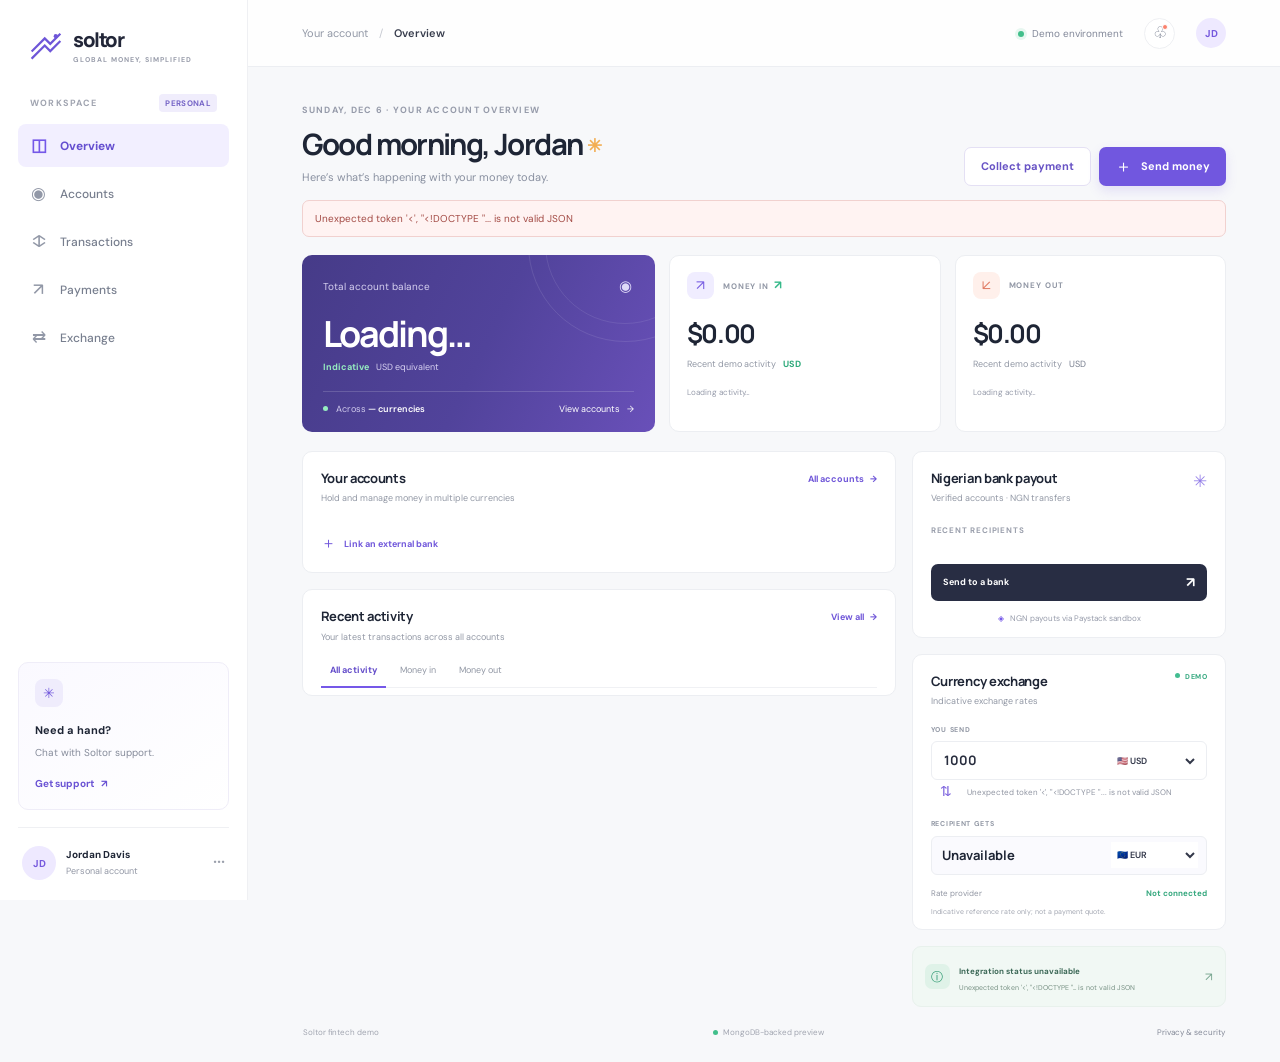
==== index.html @ 1157c7d8 "Build Soltor fintech dashboard and provider integrations Add the MongoDB-backed dashboard, sandbox p" ====
<!doctype html>
<html lang="en">
  <head>
    <meta charset="utf-8">
    <meta name="viewport" content="width=device-width, initial-scale=1">
    <meta name="theme-color" content="#f7f8fa">
    <meta name="description" content="Soltor is your global money account for international payments, multi-currency balances and transfers.">
    <title>Soltor — money without borders</title>
    <link rel="preconnect" href="https://fonts.googleapis.com">
    <link rel="preconnect" href="https://fonts.gstatic.com" crossorigin>
    <link href="https://fonts.googleapis.com/css2?family=DM+Sans:wght@400;500;600;700&family=Manrope:wght@400;500;600;700;800&display=swap" rel="stylesheet">
    <link rel="stylesheet" href="styles.css">
    <script src="script.js" defer></script>
  </head>
  <body>
    <div class="app-shell">
      <aside class="sidebar" id="sidebar">
        <a class="brand" href="#overview" aria-label="Soltor home">
          <span class="brand-mark" aria-hidden="true"><svg viewBox="0 0 40 40" fill="none"><path d="M4 25.5 18.5 11 25 17.5 36 6.5M4 34l14.5-14.5L25 26l11-11" stroke="currentColor" stroke-width="2.6" stroke-linecap="square"/><circle cx="31.5" cy="8.5" r="2.5" fill="currentColor"/></svg></span>
          <span class="brand-name">soltor<span>GLOBAL MONEY, SIMPLIFIED</span></span>
        </a>
        <div class="workspace-label">WORKSPACE <span>PERSONAL</span></div>
        <nav class="side-nav" aria-label="Main navigation">
          <a class="nav-item active" href="#overview"><span class="nav-icon">◫</span>Overview</a>
          <a class="nav-item" href="#accounts"><span class="nav-icon">◉</span>Accounts</a>
          <a class="nav-item" href="#transactions"><span class="nav-icon">↕</span>Transactions</a>
          <a class="nav-item" href="#payments"><span class="nav-icon">↗</span>Payments</a>
          <a class="nav-item" href="#exchange"><span class="nav-icon">⇄</span>Exchange</a>
        </nav>
        <div class="sidebar-bottom">
          <div class="help-card"><span class="help-icon">✳</span><strong>Need a hand?</strong><p>Chat with Soltor support.</p><button class="help-link" id="help-link" type="button">Get support <span aria-hidden="true">↗</span></button></div>
          <button class="profile-button" type="button" aria-label="Account menu">
            <span class="avatar">JD</span><span class="profile-copy"><strong>Jordan Davis</strong><small>Personal account</small></span><span class="profile-more">···</span>
          </button>
        </div>
      </aside>

      <main class="main-content" id="overview">
        <header class="topbar">
          <button class="mobile-menu" id="mobile-menu" type="button" aria-label="Open navigation" aria-expanded="false">☰</button>
          <div class="breadcrumb">Your account <span>/</span> <strong>Overview</strong></div>
          <div class="topbar-actions">
            <span class="secure-label"><span></span> Demo environment</span>
            <button class="icon-button notification-button" type="button" aria-label="Notifications">♧<i></i></button>
            <button class="avatar top-avatar" type="button" aria-label="Your profile">JD</button>
          </div>
        </header>

        <div class="page-wrap">
          <section class="welcome-row">
            <div><p class="date-label" id="today-label">YOUR MONEY, AT A GLANCE</p><h1>Good morning, Jordan <span class="wave" aria-hidden="true">✳</span></h1><p class="welcome-copy">Here’s what’s happening with your money today.</p></div>
            <div class="welcome-actions"><button class="button button-secondary" type="button" data-open-payment>Collect payment</button><button class="button button-primary" type="button" data-open-transfer><span>＋</span> Send money</button></div>
          </section>
          <p class="api-status" id="api-status" role="status">Connecting to your MongoDB-backed account…</p>

          <section class="summary-grid" aria-label="Account summary">
            <article class="balance-card">
              <div class="card-heading"><span>Total account balance</span><button class="visibility-button" id="toggle-balance" type="button" aria-label="Hide balance" aria-pressed="false">◉</button></div>
              <div class="balance-amount" id="main-balance">Loading…</div>
              <p class="balance-note"><span class="trend-up">Indicative</span> <span>USD equivalent</span></p>
              <div class="balance-bottom"><div class="balance-meta"><span class="meta-dot"></span> Across <strong id="account-currency-count">— currencies</strong></div><button class="text-button" type="button" data-scroll-accounts>View accounts <span>→</span></button></div>
              <div class="balance-orbit orbit-one"></div><div class="balance-orbit orbit-two"></div>
            </article>
            <article class="stat-card monthly-stat">
              <div class="stat-top"><span class="stat-icon violet">↗</span><span class="stat-caption">MONEY IN <span class="tiny-trend">↗</span></span></div>
              <p class="stat-amount" id="money-in-total">$0.00</p><p class="stat-foot">Recent demo activity <span class="stat-positive">USD</span></p>
              <p class="stat-records" id="money-in-count">Loading activity…</p>
            </article>
            <article class="stat-card outgoing-stat">
              <div class="stat-top"><span class="stat-icon coral">↙</span><span class="stat-caption">MONEY OUT</span></div>
              <p class="stat-amount" id="money-out-total">$0.00</p><p class="stat-foot">Recent demo activity <span class="stat-neutral">USD</span></p>
              <p class="stat-records" id="money-out-count">Loading activity…</p>
            </article>
          </section>

          <section class="content-grid">
            <div class="primary-column">
              <section class="panel accounts-panel" id="accounts">
                <div class="panel-heading"><div><h2>Your accounts</h2><p>Hold and manage money in multiple currencies</p></div><button class="quiet-button" type="button" id="all-accounts">All accounts <span>→</span></button></div>
                <div class="account-list" id="account-list" aria-live="polite"></div>
                <button class="add-account" type="button" id="add-account"><span>＋</span> Link an external bank</button>
                <div class="linked-banks" id="linked-banks" hidden>
                  <div class="linked-banks-heading">LINKED BANKS</div>
                  <div class="linked-bank-list" id="linked-bank-list" aria-live="polite"></div>
                </div>
              </section>

              <section class="panel transactions-panel" id="transactions">
                <div class="panel-heading transaction-heading"><div><h2>Recent activity</h2><p>Your latest transactions across all accounts</p></div><button class="quiet-button" id="all-transactions" type="button">View all <span>→</span></button></div>
                <div class="transaction-filters" role="group" aria-label="Filter transactions">
                  <button class="filter-button selected" type="button" data-filter="all">All activity</button><button class="filter-button" type="button" data-filter="income">Money in</button><button class="filter-button" type="button" data-filter="expense">Money out</button>
                </div>
                <div class="transaction-list" id="transaction-list" aria-live="polite"></div>
                <p class="empty-state" id="empty-transactions" hidden>No transactions in this category yet.</p>
              </section>
            </div>

            <aside class="secondary-column">
              <section class="panel transfer-panel" id="payments">
                <div class="panel-heading"><div><h2>Nigerian bank payout</h2><p>Verified accounts · NGN transfers</p></div><span class="panel-spark">✳</span></div>
                <div class="recipient-label">RECENT RECIPIENTS</div>
                <div class="recipients" id="recipients-list"></div>
                <button class="button button-dark transfer-cta" type="button" data-open-transfer>Send to a bank <span>↗</span></button>
                <div class="transfer-footnote"><span>◈</span> NGN payouts via Paystack sandbox</div>
              </section>

              <section class="panel exchange-panel" id="exchange">
                <div class="panel-heading"><div><h2>Currency exchange</h2><p>Indicative exchange rates</p></div><span class="rate-live"><i></i> DEMO</span></div>
                <label class="exchange-label" for="exchange-amount">YOU SEND</label>
                <div class="exchange-input"><input id="exchange-amount" type="number" min="0" step="any" value="1000" inputmode="decimal" aria-label="Amount to exchange"><select id="from-currency" aria-label="Currency to exchange from"><option value="USD">🇺🇸 USD</option><option value="EUR">🇪🇺 EUR</option><option value="GBP">🇬🇧 GBP</option><option value="NGN">🇳🇬 NGN</option></select></div>
                <div class="exchange-rate"><span class="exchange-arrows">⇅</span><span id="rate-copy">1 USD = 0.92 EUR</span></div>
                <label class="exchange-label" for="to-currency">RECIPIENT GETS</label>
                <div class="exchange-input exchange-output"><output id="exchange-result" for="exchange-amount">Loading quote…</output><select id="to-currency" aria-label="Currency to exchange to"><option value="EUR">🇪🇺 EUR</option><option value="USD">🇺🇸 USD</option><option value="GBP">🇬🇧 GBP</option><option value="NGN">🇳🇬 NGN</option></select></div>
                <div class="exchange-bottom"><span>Rate provider</span><strong id="fx-updated">Fetching daily rate…</strong></div>
                <p class="demo-note" id="fx-note">Indicative reference rate only; not a payment quote.</p>
              </section>

              <section class="security-note"><span class="security-shield">ⓘ</span><div><strong id="integration-heading">Sandbox integrations</strong><p id="integration-copy">Checking payment and data providers…</p></div><span class="security-arrow">↗</span></section>
            </aside>
          </section>
          <footer class="page-footer"><span>Soltor fintech demo</span><span><span class="footer-status"></span> MongoDB-backed preview</span><a href="#overview">Privacy &amp; security</a></footer>
        </div>
      </main>
    </div>

    <dialog class="transfer-dialog" id="transfer-dialog" aria-labelledby="dialog-title">
      <form id="transfer-form" class="dialog-card">
      <div class="dialog-heading"><div><span class="dialog-kicker">PAYSTACK SANDBOX · NGN</span><h2 id="dialog-title">Send money</h2></div><button class="dialog-close" id="close-dialog" type="button" aria-label="Close">×</button></div>
      <p class="dialog-intro">Verify a Nigerian bank account and request a sandbox payout.</p>
      <label class="dialog-label">Recipient account name<input id="recipient-name" name="recipient" placeholder="Verify account to fill name" autocomplete="off" required></label>
      <label class="dialog-label">Bank<select class="dialog-select" id="transfer-bank" name="bank_code" required><option value="">Loading Paystack banks…</option></select></label>
      <label class="dialog-label">10-digit account number<input id="transfer-account" name="account_number" inputmode="numeric" pattern="[0-9]{10}" maxlength="10" placeholder="0123456789" required></label>
      <button class="quiet-button verify-account" id="verify-account" type="button">Verify account name</button>
      <label class="dialog-label">Amount<div class="dialog-amount"><span>₦</span><input name="amount" id="transfer-amount" type="number" min="100" max="100000000" step="0.01" placeholder="0.00" required><span class="amount-currency">NGN</span></div></label>
      <label class="dialog-label">Payment reason<input name="reason" placeholder="e.g. Invoice payment" maxlength="100"></label>
      <label class="dialog-label otp-label" id="otp-label" hidden>Paystack one-time code<input id="transfer-otp" name="otp" inputmode="numeric" autocomplete="one-time-code" placeholder="Enter transfer OTP"></label>
      <div class="dialog-demo-warning"><span>ⓘ</span> Test mode only. Payouts use your Paystack test balance.</div>
      <p class="dialog-status" id="dialog-status" role="status"></p>
      <button class="button button-primary dialog-submit" type="submit" id="transfer-submit">Continue <span>→</span></button>
      </form>
    </dialog>
    <dialog class="transfer-dialog" id="payment-dialog" aria-labelledby="payment-dialog-title">
      <form id="payment-form" class="dialog-card">
      <div class="dialog-heading"><div><span class="dialog-kicker">PAYSTACK CHECKOUT · NGN</span><h2 id="payment-dialog-title">Collect a payment</h2></div><button class="dialog-close" id="close-payment-dialog" type="button" aria-label="Close">×</button></div>
      <p class="dialog-intro">Create a secure Paystack checkout link for your customer.</p>
      <label class="dialog-label">Customer email<input name="email" type="email" autocomplete="email" placeholder="customer@example.com" required></label>
      <label class="dialog-label">Amount<div class="dialog-amount"><span>₦</span><input name="amount" type="number" min="100" max="100000000" step="0.01" placeholder="0.00" required><span class="amount-currency">NGN</span></div></label>
      <div class="dialog-demo-warning"><span>ⓘ</span> Test mode only. Paystack hosts the checkout; no live charge is made.</div>
      <p class="dialog-status" id="payment-status" role="status"></p>
      <button class="button button-primary dialog-submit" type="submit" id="payment-submit">Create checkout <span>↗</span></button>
      </form>
    </dialog>
    <dialog class="transfer-dialog" id="bank-link-dialog" aria-labelledby="bank-link-title">
      <form id="bank-link-form" class="dialog-card">
      <div class="dialog-heading"><div><span class="dialog-kicker">SECURE BANK CONNECTION</span><h2 id="bank-link-title">Link a bank account</h2></div><button class="dialog-close" id="close-bank-link-dialog" type="button" aria-label="Close">×</button></div>
      <p class="dialog-intro">Mono securely connects your Nigerian bank. Your bank credentials are entered only on Mono’s secure page.</p>
      <label class="dialog-label">Full name<input name="name" autocomplete="name" maxlength="100" required></label>
      <label class="dialog-label">Email address<input name="email" type="email" autocomplete="email" maxlength="254" required></label>
      <div class="dialog-demo-warning"><span>ⓘ</span> This demo will not import bank balances into the sample account balance.</div>
      <p class="dialog-status" id="bank-link-status" role="status"></p>
      <button class="button button-primary dialog-submit" type="submit" id="bank-link-submit">Continue to Mono <span>↗</span></button>
      </form>
    </dialog>
    <div class="toast" id="toast" role="status" aria-live="polite"></div>
  </body>
</html>
---- styles.css ----
:root {
  color-scheme: light;
  --ink: #1e2535;
  --muted: #8990a0;
  --line: #eceef2;
  --canvas: #f7f8fa;
  --white: #fff;
  --violet: #7558e8;
  --font-body: "DM Sans", "Segoe UI", sans-serif;
  --font-display: "Manrope", "Segoe UI", sans-serif;
}
* { box-sizing: border-box; }
html { min-width: 320px; scroll-behavior: smooth; scroll-padding-top: 24px; }
body { margin: 0; color: var(--ink); background: var(--canvas); font-family: var(--font-body); font-size: 14px; line-height: 1.5; -webkit-font-smoothing: antialiased; }
button, input, select { font: inherit; }
button { color: inherit; }
button:focus-visible, a:focus-visible, input:focus-visible, select:focus-visible { outline: 3px solid rgba(117,88,232,.35); outline-offset: 3px; }
a { color: inherit; text-decoration: none; }
.app-shell { min-height: 100vh; }
.sidebar { position: fixed; z-index: 10; inset: 0 auto 0 0; width: 248px; padding: 29px 18px 18px; display: flex; flex-direction: column; background: #fff; border-right: 1px solid #eff0f3; }
.brand { display: inline-flex; align-items: center; gap: 10px; padding: 0 11px 34px; color: #6e56d8; }
.brand-mark { width: 34px; height: 34px; display: inline-flex; }
.brand-mark svg { width: 100%; height: 100%; }
.brand-name { display: flex; flex-direction: column; color: #222638; font-family: var(--font-display); font-size: 20px; font-weight: 800; letter-spacing: -.07em; line-height: 1; }
.brand-name span { margin-top: 6px; color: #999dab; font-family: var(--font-body); font-size: 7px; font-weight: 700; letter-spacing: .14em; }
.workspace-label { padding: 0 12px 12px; color: #a0a4b0; font-size: 9px; font-weight: 700; letter-spacing: .13em; }
.workspace-label span { float: right; padding: 3px 6px; margin-top: -3px; border-radius: 4px; color: #7564c6; background: #f0edfc; font-size: 8px; letter-spacing: .04em; }
.side-nav { display: grid; gap: 5px; }
.nav-item { min-height: 43px; padding: 0 12px; display: flex; align-items: center; gap: 13px; border-radius: 8px; color: #777e8e; font-size: 12px; font-weight: 500; transition: color .18s ease, background .18s ease; }
.nav-item:hover, .nav-item.active { color: #654fd0; background: #f2efff; }
.nav-item.active { font-weight: 700; }
.nav-icon { width: 17px; color: #9298a7; font-size: 17px; text-align: center; line-height: 1; }
.nav-item.active .nav-icon { color: #7558e8; }
.sidebar-bottom { margin-top: auto; }
.help-card { padding: 16px; border: 1px solid #efedf8; border-radius: 10px; background: linear-gradient(145deg,#faf9ff,#fff); }
.help-icon { display: grid; width: 28px; height: 28px; margin-bottom: 12px; place-items: center; border-radius: 8px; color: #7359dc; background: #efecfc; }
.help-card strong { font-size: 11px; font-weight: 700; }
.help-card p { margin: 5px 0 11px; color: #858b9a; font-size: 10px; line-height: 1.6; }
.help-card .help-link { padding: 0; border: 0; color: #6a53d4; background: transparent; font-size: 10px; font-weight: 700; cursor: pointer; }
.help-card .help-link span { margin-left: 5px; }
.profile-button { width: 100%; padding: 18px 4px 2px; margin-top: 17px; display: flex; align-items: center; gap: 10px; border: 0; border-top: 1px solid #eff0f3; background: transparent; text-align: left; cursor: pointer; }
.avatar { flex: 0 0 auto; width: 34px; height: 34px; display: grid; place-items: center; border: 0; border-radius: 50%; color: #7558dd; background: #eee9ff; font-size: 10px; font-weight: 700; }
.profile-copy { display: grid; gap: 3px; }
.profile-copy strong { font-size: 10px; }
.profile-copy small { color: #9297a5; font-size: 9px; }
.profile-more { margin-left: auto; color: #9ba0ac; font-size: 21px; }
.main-content { min-height: 100vh; margin-left: 248px; }
.topbar { height: 67px; padding: 0 5.2%; display: flex; align-items: center; justify-content: space-between; border-bottom: 1px solid #eceef2; background: rgba(255,255,255,.84); }
.breadcrumb { color: #9298a6; font-size: 11px; }
.breadcrumb span { margin: 0 8px; color: #c5c8d0; }
.breadcrumb strong { color: #383d4d; font-weight: 600; }
.topbar-actions { display: flex; align-items: center; gap: 21px; }
.secure-label { color: #818798; font-size: 10px; }
.secure-label span, .footer-status { display: inline-block; width: 6px; height: 6px; margin-right: 5px; border-radius: 50%; background: #42bf8b; box-shadow: 0 0 0 3px #e7f7f0; }
.icon-button { position: relative; width: 31px; height: 31px; border: 1px solid #eff0f3; border-radius: 50%; background: #fff; color: #767d8e; font-size: 16px; cursor: pointer; }
.notification-button i { position: absolute; top: 5px; right: 6px; width: 6px; height: 6px; border: 1px solid white; border-radius: 50%; background: #fa816c; }
.top-avatar { width: 30px; height: 30px; cursor: pointer; }
.mobile-menu { display: none; border: 0; background: transparent; }
.page-wrap { max-width: 1440px; padding: 37px 5.2% 24px; margin: 0 auto; }
.welcome-row { margin-bottom: 26px; display: flex; align-items: flex-end; justify-content: space-between; gap: 20px; }
.welcome-actions { display: flex; align-items: center; gap: 8px; }
.date-label { margin: 0 0 8px; color: #969baa; font-size: 9px; font-weight: 700; letter-spacing: .14em; }
h1, h2, p { margin-top: 0; }
.welcome-row h1 { margin: 0; font-family: var(--font-display); font-size: clamp(23px, 2.3vw, 31px); font-weight: 700; letter-spacing: -.055em; line-height: 1.25; }
.wave { display: inline-block; color: #f2ae54; font-size: 18px; vertical-align: 3px; }
.welcome-copy { margin: 7px 0 0; color: #8990a0; font-size: 11px; }
.api-status { padding: 10px 12px; margin: -12px 0 18px; border: 1px solid #f1dfb5; border-radius: 7px; color: #79622e; background: #fff9eb; font-size: 10px; }
.api-status.error { border-color: #f1d1cf; color: #a34b45; background: #fff3f2; }
.api-status[hidden] { display: none; }
.button { min-height: 39px; padding: 0 16px; display: inline-flex; justify-content: center; align-items: center; gap: 9px; border: 0; border-radius: 7px; font-size: 11px; font-weight: 700; cursor: pointer; transition: transform .18s ease, background .18s ease; }
.button:hover { transform: translateY(-1px); }
.button-primary { color: #fff; background: #7157df; box-shadow: 0 5px 12px rgba(113,87,223,.15); }
.button-primary:hover { background: #6046d0; }
.button-secondary { border: 1px solid #e4e0f4; color: #6853c5; background: #fff; }
.button-secondary:hover { background: #f8f6ff; }
.button-primary > span { font-size: 17px; font-weight: 400; }
.summary-grid { display: grid; grid-template-columns: 1.3fr 1fr 1fr; gap: 14px; margin-bottom: 19px; }
.balance-card, .stat-card, .panel { border: 1px solid #eceef2; border-radius: 10px; background: #fff; }
.balance-card { position: relative; min-height: 177px; padding: 18px 21px 14px; overflow: hidden; color: #fff; background: linear-gradient(116deg,#463b88 0%,#51439b 52%,#6950b9 100%); border: 0; }
.card-heading { position: relative; z-index: 1; display: flex; align-items: center; justify-content: space-between; color: #d7d2f0; font-size: 10px; }
.visibility-button { border: 0; padding: 2px; color: #ded9f8; background: transparent; font-size: 15px; cursor: pointer; }
.balance-amount { position: relative; z-index: 1; margin: 15px 0 0; font-family: var(--font-display); font-size: clamp(27px,3vw,36px); font-weight: 700; letter-spacing: -.06em; line-height: 1.1; }
.balance-amount span, .stat-amount span { font-size: .65em; opacity: .72; }
.balance-note { position: relative; z-index: 1; margin: 7px 0 17px; color: #d8d2f2; font-size: 9px; }
.trend-up { margin-right: 5px; color: #96edc0; font-weight: 700; }
.balance-bottom { position: relative; z-index: 1; padding-top: 11px; display: flex; align-items: center; justify-content: space-between; border-top: 1px solid rgba(255,255,255,.16); }
.balance-meta { color: #d1cbed; font-size: 9px; }
.balance-meta strong { color: white; font-weight: 600; }
.meta-dot { display: inline-block; width: 5px; height: 5px; margin: 0 6px 1px 0; border-radius: 50%; background: #96edc0; }
.text-button { border: 0; padding: 0; color: #fff; background: transparent; font-size: 9px; cursor: pointer; }
.text-button span { padding-left: 5px; }
.balance-orbit { position: absolute; z-index: 0; width: 195px; height: 195px; right: -68px; top: -108px; border: 1px solid rgba(255,255,255,.1); border-radius: 50%; }
.orbit-two { width: 160px; height: 160px; top: -91px; right: -50px; border-color: rgba(255,255,255,.09); }
.stat-card { min-width: 0; min-height: 177px; padding: 16px 17px 12px; }
.stat-top { display: flex; align-items: center; gap: 9px; }
.stat-icon { width: 27px; height: 27px; display: grid; place-items: center; border-radius: 8px; font-size: 14px; }
.violet { color: #765be2; background: #f0edff; }
.coral { color: #e17e67; background: #fff0eb; }
.stat-caption { color: #9197a5; font-size: 8px; font-weight: 700; letter-spacing: .11em; }
.tiny-trend { margin-left: 2px; color: #37b98a; font-size: 12px; }
.stat-amount { margin: 16px 0 5px; font-family: var(--font-display); font-size: clamp(20px,2vw,26px); font-weight: 700; letter-spacing: -.055em; white-space: nowrap; }
.stat-foot { margin: 0; color: #9298a5; font-size: 9px; }
.stat-records { margin: 14px 0 0; color: #969baa; font-size: 8px; }
.stat-positive { margin-left: 5px; color: #2eaa7b; font-weight: 700; }
.stat-neutral { margin-left: 5px; color: #777e8e; }
.content-grid { display: grid; grid-template-columns: minmax(0,1.7fr) minmax(265px,.9fr); gap: 16px; align-items: start; }
.primary-column, .secondary-column { display: grid; gap: 16px; min-width: 0; }
.panel { padding: 17px 18px; }
.panel-heading { display: flex; align-items: flex-start; justify-content: space-between; gap: 12px; }
.panel-heading h2 { margin: 0; font-family: var(--font-display); font-size: 13px; font-weight: 700; letter-spacing: -.025em; }
.panel-heading p { margin: 4px 0 0; color: #9298a5; font-size: 9px; }
.quiet-button { border: 0; padding: 4px 0; color: #6f56d8; background: transparent; font-size: 9px; font-weight: 700; cursor: pointer; }
.quiet-button span { padding-left: 4px; }
.account-list { margin-top: 14px; }
.account-row { min-height: 58px; display: flex; align-items: center; gap: 10px; border-bottom: 1px solid #f0f1f4; }
.currency-flag { width: 29px; height: 29px; flex: 0 0 auto; display: grid; place-items: center; border-radius: 50%; font-size: 8px; font-weight: 700; }
.flag-us { color: #506baf; background: #eff2ff; }.flag-eu { color: #a78317; background: #fff8dc; }.flag-gb { color: #7257ca; background: #f1edff; }
.account-info { min-width: 0; display: grid; gap: 3px; }
.account-info strong { font-size: 10px; font-weight: 600; white-space: nowrap; }
.currency-code { margin-left: 4px; padding: 2px 4px; border-radius: 3px; color: #9298a5; background: #f3f4f6; font-size: 7px; font-weight: 600; }
.account-info small, .account-value small { color: #9da2ae; font-size: 8px; }
.account-value { margin-left: auto; display: grid; gap: 3px; text-align: right; }
.account-value strong { font-size: 10px; font-weight: 700; }
.account-value strong span { color: #777e8d; font-size: 8px; }
.row-menu { width: 22px; margin-left: 4px; border: 0; background: transparent; color: #a3a7b1; font-size: 17px; cursor: pointer; }
.add-account { width: 100%; padding: 12px 0 1px; border: 0; color: #7158db; background: transparent; font-size: 9px; font-weight: 700; text-align: left; cursor: pointer; }
.add-account span { margin-right: 6px; font-size: 15px; font-weight: 400; vertical-align: -1px; }
.linked-banks { padding-top: 15px; }
.linked-banks[hidden] { display: none; }
.linked-banks-heading { margin-bottom: 3px; color: #9a9fac; font-size: 8px; font-weight: 700; letter-spacing: .1em; }
.linked-bank-list .account-row:last-child { border-bottom: 0; }
.linked-bank-list .currency-flag { color: #5d6e9e; background: #edf1fb; }
.linked-bank-status { color: #6f56d8 !important; text-transform: capitalize; }
.transactions-panel { padding-bottom: 6px; }
.transaction-filters { margin: 13px 0 1px; display: flex; gap: 5px; border-bottom: 1px solid #f0f1f4; }
.filter-button { padding: 7px 9px 8px; margin-bottom: -1px; border: 0; border-bottom: 2px solid transparent; color: #9298a5; background: transparent; font-size: 9px; cursor: pointer; }
.filter-button.selected { border-bottom-color: #7558e8; color: #644dca; font-weight: 700; }
.transaction-row { min-height: 55px; display: flex; align-items: center; gap: 9px; border-bottom: 1px solid #f0f1f4; }
.transaction-row[hidden] { display: none; }
.transaction-icon { width: 29px; height: 29px; flex: 0 0 auto; display: grid; place-items: center; border-radius: 9px; font-size: 11px; font-weight: 700; }
.icon-shop { color: #7158da; background: #f1edff; }.icon-transfer { color: #d98362; background: #fff1e9; }.icon-coffee { background: #f7f0e6; }
.transaction-copy { min-width: 0; display: grid; gap: 3px; }
.transaction-copy strong { overflow: hidden; font-size: 9px; font-weight: 600; text-overflow: ellipsis; white-space: nowrap; }
.transaction-copy small { color: #9a9fac; font-size: 8px; white-space: nowrap; }
.transaction-copy small span { margin: 0 3px; }
.transaction-amount { margin-left: auto; display: grid; gap: 3px; font-size: 9px; font-weight: 700; text-align: right; white-space: nowrap; }
.transaction-amount small { color: #9a9fac; font-size: 8px; font-weight: 400; }
.transaction-amount.positive { color: #299f75; }
.empty-state { padding: 18px 0; margin: 0; color: #9298a5; font-size: 10px; text-align: center; }
.transfer-panel { padding-bottom: 13px; }
.panel-spark { color: #947ee8; font-size: 17px; }
.recipient-label { margin-top: 18px; color: #9a9fac; font-size: 8px; font-weight: 700; letter-spacing: .1em; }
.recipients { margin: 12px 0 16px; display: flex; justify-content: space-between; gap: 5px; }
.recipient { min-width: 39px; padding: 0; display: grid; justify-items: center; gap: 5px; border: 0; background: transparent; color: #7e8492; font-size: 8px; cursor: pointer; }
.recipient-avatar { width: 35px; height: 35px; display: grid; place-items: center; border-radius: 50%; font-size: 9px; font-weight: 700; }
.recipient-blue { color: #5168b3; background: #e9eeff; }.recipient-peach { color: #b86950; background: #ffede4; }.recipient-green { color: #41836b; background: #e7f4ee; }.recipient-add { color: #7558e8; background: #f0edfc; font-size: 18px; font-weight: 400; }
.button-dark { color: #fff; background: #282d43; }
.button-dark:hover { background: #393e58; }
.transfer-cta { width: 100%; min-height: 37px; justify-content: space-between; padding: 0 12px; font-size: 9px; }
.transfer-cta span { font-size: 14px; }
.transfer-footnote { padding-top: 11px; color: #969baa; font-size: 8px; text-align: center; }
.transfer-footnote span { margin-right: 4px; color: #7558e8; }
.exchange-panel { padding-bottom: 12px; }
.rate-live { color: #35a87f; font-size: 7px; font-weight: 700; letter-spacing: .08em; }
.rate-live i { display: inline-block; width: 5px; height: 5px; margin-right: 3px; border-radius: 50%; background: #43bd91; vertical-align: 1px; }
.exchange-label { display: block; margin: 16px 0 6px; color: #9298a5; font-size: 7px; font-weight: 700; letter-spacing: .1em; }
.exchange-input { min-height: 39px; padding: 0 8px 0 10px; display: flex; align-items: center; gap: 5px; border: 1px solid #eceef2; border-radius: 6px; }
.exchange-input input { width: 40%; min-width: 0; border: 0; outline: 0; color: #282d3e; background: transparent; font-family: var(--font-display); font-size: 13px; font-weight: 700; }
.exchange-input select { min-width: 87px; padding: 6px 2px; margin-left: auto; border: 0; outline: 0; color: #33384a; background: #fff; font-size: 9px; font-weight: 600; cursor: pointer; }
.exchange-rate { position: relative; height: 23px; display: flex; align-items: center; justify-content: center; color: #9095a2; font-size: 8px; }
.exchange-arrows { position: absolute; left: 9px; color: #765bdc; font-size: 14px; }
.exchange-output { background: #fafafe; }
.exchange-output output { font-family: var(--font-display); font-size: 13px; font-weight: 700; }
.exchange-bottom { margin-top: 12px; display: flex; justify-content: space-between; color: #9095a2; font-size: 8px; }
.exchange-bottom strong { color: #34a77d; font-size: 8px; }
.exchange-cta { width: 100%; padding: 11px 0 0; margin-top: 10px; display: flex; justify-content: space-between; border: 0; border-top: 1px solid #f0f1f4; color: #6b53d4; background: transparent; font-size: 9px; font-weight: 700; cursor: pointer; }
.exchange-cta span { font-size: 13px; }
.demo-note { margin: 8px 0 0; color: #a2a6b1; font-size: 7px; }
.security-note { padding: 12px; display: flex; align-items: center; gap: 9px; border: 1px solid #e8f1ec; border-radius: 9px; background: #f1f8f4; }
.security-shield { width: 25px; height: 25px; flex: 0 0 auto; display: grid; place-items: center; border-radius: 7px; color: #25956b; background: #dff2e8; font-size: 12px; }
.security-note strong { color: #3c6857; font-size: 8px; }
.security-note p { margin: 3px 0 0; color: #789184; font-size: 7px; }
.security-arrow { margin-left: auto; color: #77a58f; font-size: 12px; }
.page-footer { padding: 19px 1px 0; display: flex; align-items: center; justify-content: space-between; color: #a0a4af; font-size: 8px; }
.page-footer a { color: #838897; }
.footer-status { width: 5px; height: 5px; margin-right: 3px; box-shadow: none; }
.transfer-dialog { width: min(440px, calc(100% - 32px)); max-width: none; max-height: calc(100vh - 32px); overflow-y: auto; padding: 0; border: 0; border-radius: 13px; color: var(--ink); background: transparent; box-shadow: 0 25px 90px rgba(24,26,45,.24); }
.transfer-dialog::backdrop { background: rgba(28,31,48,.48); backdrop-filter: blur(3px); }
.dialog-card { padding: 25px; border-radius: 13px; background: #fff; }
.dialog-heading { display: flex; justify-content: space-between; align-items: flex-start; }
.dialog-kicker { color: #8f84cb; font-size: 8px; font-weight: 700; letter-spacing: .14em; }
.dialog-heading h2 { margin: 5px 0 0; font-family: var(--font-display); font-size: 24px; letter-spacing: -.04em; }
.dialog-close { width: 28px; height: 28px; border: 0; border-radius: 50%; color: #858b9a; background: #f4f4f7; font-size: 19px; cursor: pointer; }
.dialog-intro { margin: 8px 0 20px; color: #858b9a; font-size: 11px; }
.dialog-label { display: block; margin-bottom: 15px; color: #555b6c; font-size: 9px; font-weight: 700; }
.dialog-label > input, .dialog-amount { width: 100%; height: 41px; padding: 0 11px; margin-top: 6px; border: 1px solid #e7e8ee; border-radius: 6px; color: #292e40; background: white; font-size: 11px; font-weight: 400; }
.dialog-label > input[readonly] { color: #338265; background: #f3faf7; }
.dialog-select { width: 100%; height: 41px; padding: 0 10px; margin-top: 6px; border: 1px solid #e7e8ee; border-radius: 6px; color: #292e40; background: #fff; font-size: 11px; }
.amount-currency { color: #777d8b; font-size: 10px; font-weight: 600; }
.verify-account { margin: -8px 0 15px; }
.otp-label[hidden] { display: none; }
.dialog-label > input::placeholder { color: #b0b3bd; }
.dialog-amount { display: flex; align-items: center; gap: 6px; }
.dialog-amount > span { color: #777d8b; }
.dialog-amount input { width: 100%; min-width: 0; border: 0; outline: 0; font-size: 12px; font-weight: 600; }
.dialog-amount select { border: 0; color: #555b6c; background: transparent; font-size: 10px; font-weight: 700; }
.optional-label { float: right; color: #a4a7b1; font-size: 7px; letter-spacing: .1em; }
.dialog-demo-warning { padding: 10px; border-radius: 6px; color: #76602e; background: #fff8e8; font-size: 9px; }
.dialog-demo-warning span { margin-right: 5px; }
.dialog-status { min-height: 14px; margin: 8px 0 0; color: #299f75; font-size: 9px; }
.dialog-submit { width: 100%; justify-content: space-between; margin-top: 3px; }
.dialog-submit:disabled { cursor: wait; opacity: .65; }
.dialog-status.error { color: #b44c46; }
.toast { position: fixed; z-index: 20; right: 25px; bottom: 25px; padding: 11px 15px; border-radius: 8px; color: #fff; background: #282d43; box-shadow: 0 7px 25px rgba(30,37,53,.2); font-size: 10px; opacity: 0; transform: translateY(8px); pointer-events: none; transition: opacity .2s ease, transform .2s ease; }
.toast.visible { opacity: 1; transform: translateY(0); }
@media (min-width: 1500px) { .page-wrap { padding-right: 64px; padding-left: 64px; } }
@media (max-width: 1100px) {
  .sidebar { width: 215px; }
  .main-content { margin-left: 215px; }
  .page-wrap { padding-right: 3%; padding-left: 3%; }
  .topbar { padding-right: 3%; padding-left: 3%; }
  .summary-grid { grid-template-columns: 1.2fr 1fr; }
  .outgoing-stat { grid-column: 1 / -1; min-height: 144px; }
  .outgoing-legend { max-width: 280px; }
  .content-grid { grid-template-columns: minmax(0,1.3fr) minmax(240px,.8fr); }
}
@media (max-width: 760px) {
  .sidebar { z-index: 30; width: 255px; box-shadow: 10px 0 35px rgba(30,37,53,.08); transform: translateX(-105%); transition: transform .22s ease; }
  .sidebar.open { transform: translateX(0); }
  .main-content { margin-left: 0; }
  .topbar { height: 57px; padding: 0 18px; }
  .mobile-menu { width: 28px; height: 28px; display: grid; place-items: center; color: #686e7e; font-size: 16px; cursor: pointer; }
  .breadcrumb { margin-right: auto; margin-left: 9px; }
  .topbar-actions { gap: 12px; }
  .secure-label { display: none; }
  .page-wrap { padding: 27px 18px 20px; }
  .welcome-row { align-items: flex-start; flex-direction: column; gap: 15px; }
  .welcome-actions { width: 100%; flex-wrap: wrap; }
  .welcome-row h1 { font-size: 25px; }
  .welcome-row .button { min-height: 37px; }
  .summary-grid { grid-template-columns: 1fr 1fr; gap: 10px; }
  .balance-card { grid-column: 1 / -1; min-height: 168px; }
  .stat-card { min-height: 156px; padding: 14px 12px 10px; }
  .stat-amount { font-size: clamp(18px,5vw,24px); }
  .stat-neutral { display: block; margin: 3px 0 0; }
  .outgoing-stat { grid-column: auto; }
  .content-grid { grid-template-columns: 1fr; gap: 12px; }
  .primary-column, .secondary-column { gap: 12px; }
  .secondary-column { grid-template-columns: 1fr 1fr; align-items: start; }
  .transfer-panel, .exchange-panel { min-height: 240px; }
  .security-note { grid-column: 1 / -1; }
  .page-footer { flex-wrap: wrap; gap: 8px 14px; }
}
@media (max-width: 480px) {
  .topbar { padding: 0 13px; }
  .page-wrap { padding-right: 13px; padding-left: 13px; }
  .breadcrumb { font-size: 10px; }
  .notification-button { width: 28px; height: 28px; }
  .welcome-row h1 { font-size: 23px; }
  .stat-card { padding-right: 9px; padding-left: 9px; }
  .stat-caption { font-size: 7px; }
  .stat-amount { font-size: 19px; }
  .account-row { gap: 7px; }
  .account-value strong { font-size: 9px; }
  .account-value small { font-size: 7px; }
  .row-menu { width: 15px; margin-left: 0; }
  .panel { padding-right: 13px; padding-left: 13px; }
  .secondary-column { grid-template-columns: 1fr; }
  .transfer-panel, .exchange-panel { min-height: auto; }
  .security-note { grid-column: auto; }
  .transaction-copy small { font-size: 7px; }
  .transaction-amount { font-size: 8px; }
  .page-footer { font-size: 7px; }
}
@media (prefers-reduced-motion: reduce) {
  *, *::before, *::after { scroll-behavior: auto !important; transition-duration: .01ms !important; animation-duration: .01ms !important; animation-iteration-count: 1 !important; }
}
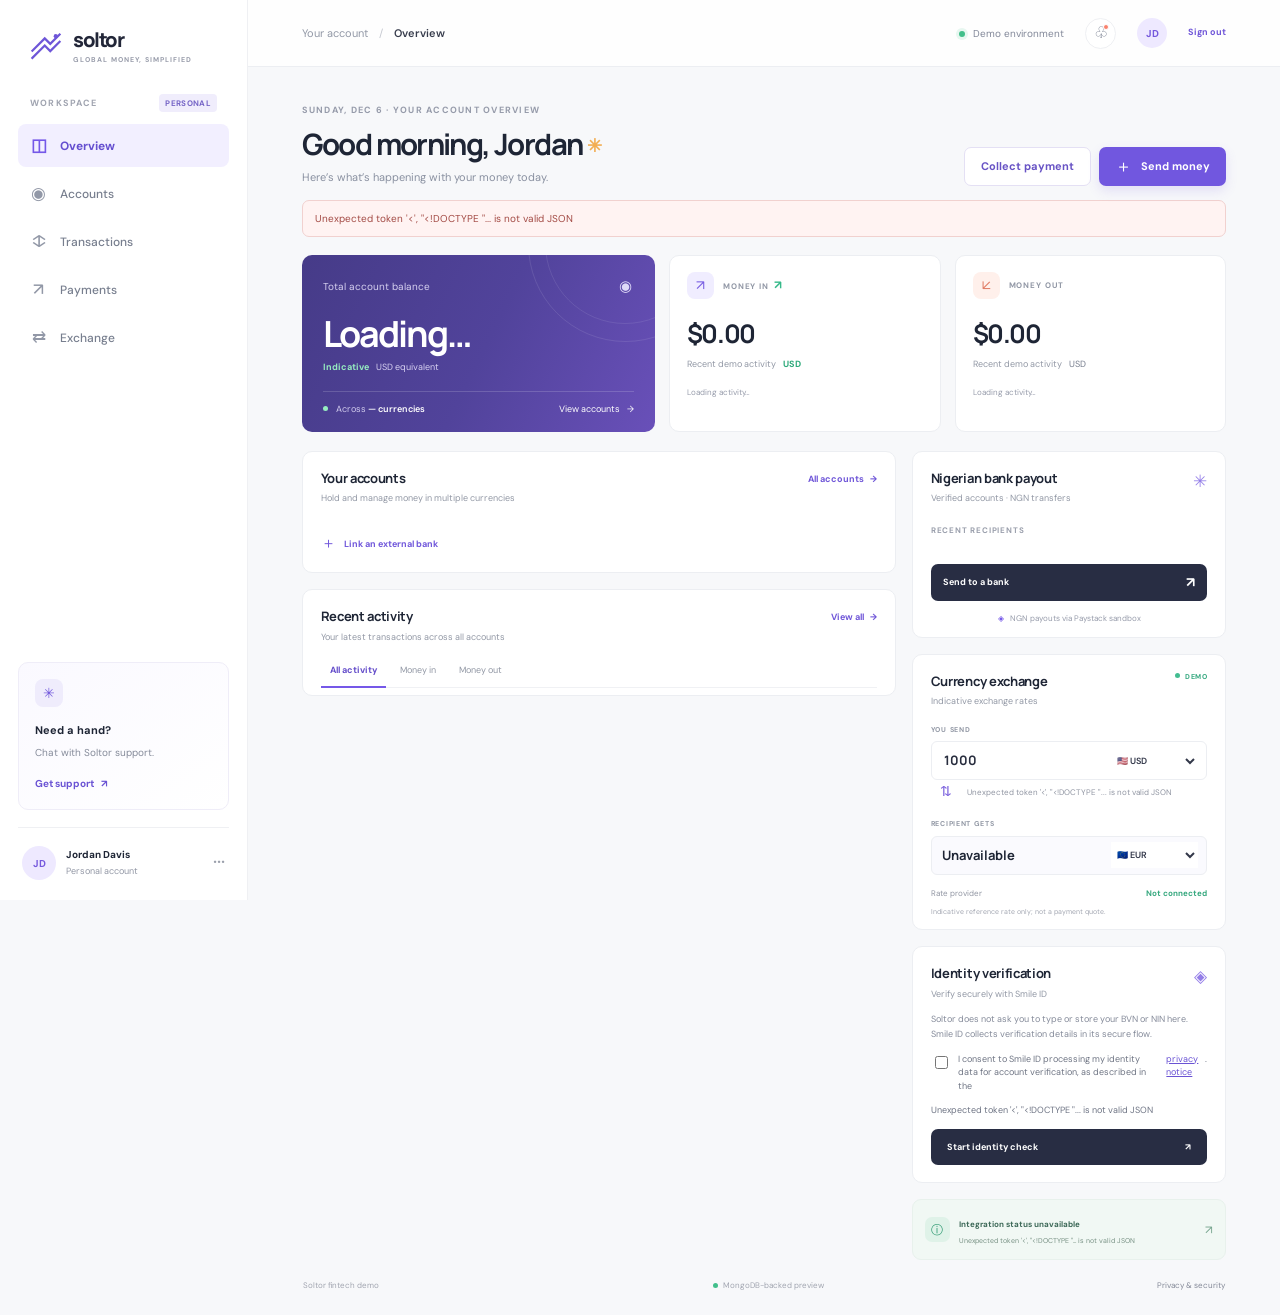
==== commit 596a4281: "Secure Soltor accounts and deployment readiness Add verified sign-in, per-user data access, consent-" ====
--- a/index.html
+++ b/index.html
@@ -10,6 +10,7 @@
     <link rel="preconnect" href="https://fonts.gstatic.com" crossorigin>
     <link href="https://fonts.googleapis.com/css2?family=DM+Sans:wght@400;500;600;700&family=Manrope:wght@400;500;600;700;800&display=swap" rel="stylesheet">
     <link rel="stylesheet" href="styles.css">
+    <script src="api.js" defer></script>
     <script src="script.js" defer></script>
   </head>
   <body>
@@ -43,6 +44,7 @@
             <span class="secure-label"><span></span> Demo environment</span>
             <button class="icon-button notification-button" type="button" aria-label="Notifications">♧<i></i></button>
             <button class="avatar top-avatar" type="button" aria-label="Your profile">JD</button>
+            <button class="quiet-button" id="logout-button" type="button">Sign out</button>
           </div>
         </header>
 
@@ -78,6 +80,7 @@
               <section class="panel accounts-panel" id="accounts">
                 <div class="panel-heading"><div><h2>Your accounts</h2><p>Hold and manage money in multiple currencies</p></div><button class="quiet-button" type="button" id="all-accounts">All accounts <span>→</span></button></div>
                 <div class="account-list" id="account-list" aria-live="polite"></div>
+                <p class="empty-state" id="empty-accounts" hidden>No verified account balances yet. Link a bank account to begin verification.</p>
                 <button class="add-account" type="button" id="add-account"><span>＋</span> Link an external bank</button>
                 <div class="linked-banks" id="linked-banks" hidden>
                   <div class="linked-banks-heading">LINKED BANKS</div>
@@ -113,6 +116,14 @@
                 <div class="exchange-input exchange-output"><output id="exchange-result" for="exchange-amount">Loading quote…</output><select id="to-currency" aria-label="Currency to exchange to"><option value="EUR">🇪🇺 EUR</option><option value="USD">🇺🇸 USD</option><option value="GBP">🇬🇧 GBP</option><option value="NGN">🇳🇬 NGN</option></select></div>
                 <div class="exchange-bottom"><span>Rate provider</span><strong id="fx-updated">Fetching daily rate…</strong></div>
                 <p class="demo-note" id="fx-note">Indicative reference rate only; not a payment quote.</p>
+              </section>
+
+              <section class="panel kyc-panel" id="identity">
+                <div class="panel-heading"><div><h2>Identity verification</h2><p>Verify securely with Smile ID</p></div><span class="panel-spark">◈</span></div>
+                <p class="kyc-copy">Soltor does not ask you to type or store your BVN or NIN here. Smile ID collects verification details in its secure flow.</p>
+                <label class="kyc-consent"><input id="kyc-consent" type="checkbox"> I consent to Smile ID processing my identity data for account verification, as described in the <a id="kyc-privacy-link" href="#" target="_blank" rel="noopener noreferrer">privacy notice</a>.</label>
+                <p class="kyc-status" id="kyc-status" role="status">Checking verification status…</p>
+                <button class="button button-dark kyc-cta" type="button" id="start-kyc">Start identity check <span>↗</span></button>
               </section>
 
               <section class="security-note"><span class="security-shield">ⓘ</span><div><strong id="integration-heading">Sandbox integrations</strong><p id="integration-copy">Checking payment and data providers…</p></div><span class="security-arrow">↗</span></section>
--- a/styles.css
+++ b/styles.css
@@ -181,6 +181,15 @@
 .security-note strong { color: #3c6857; font-size: 8px; }
 .security-note p { margin: 3px 0 0; color: #789184; font-size: 7px; }
 .security-arrow { margin-left: auto; color: #77a58f; font-size: 12px; }
+.kyc-panel { display: grid; gap: 11px; }
+.kyc-copy { margin: 0; color: #858b9a; font-size: 9px; line-height: 1.65; }
+.kyc-consent { display: flex; align-items: flex-start; gap: 7px; color: #6f7584; font-size: 9px; }
+.kyc-consent input, .legal-consent input { flex: 0 0 auto; accent-color: #7157df; }
+.kyc-consent a { color: #6a53d4; text-decoration: underline; }
+.kyc-status { min-height: 14px; margin: 0; color: #6e7484; font-size: 9px; }
+.kyc-cta { width: 100%; min-height: 36px; justify-content: space-between; font-size: 9px; }
+.kyc-cta:disabled { cursor: wait; opacity: .65; }
+.empty-state { padding: 16px 8px; margin: 0; color: #9298a5; font-size: 9px; text-align: center; }
 .page-footer { padding: 19px 1px 0; display: flex; align-items: center; justify-content: space-between; color: #a0a4af; font-size: 8px; }
 .page-footer a { color: #838897; }
 .footer-status { width: 5px; height: 5px; margin-right: 3px; box-shadow: none; }
@@ -211,6 +220,39 @@
 .dialog-submit { width: 100%; justify-content: space-between; margin-top: 3px; }
 .dialog-submit:disabled { cursor: wait; opacity: .65; }
 .dialog-status.error { color: #b44c46; }
+.auth-page { min-height: 100vh; background: radial-gradient(ellipse at 12% 7%,#ece8ff 0,transparent 37%),#f7f8fa; }
+.auth-shell { width: min(100% - 32px, 480px); padding: 36px 0 20px; margin: 0 auto; }
+.auth-brand { padding: 0 0 24px; }
+.auth-card { padding: 30px; border: 1px solid #eceef2; border-radius: 13px; background: #fff; box-shadow: 0 15px 45px rgba(38,41,63,.07); }
+.auth-heading h1 { margin: 0; font-family: var(--font-display); font-size: 25px; letter-spacing: -.05em; }
+.auth-heading > p:last-child { margin: 7px 0 22px; color: #8990a0; font-size: 11px; }
+.auth-tabs { padding: 3px; margin-bottom: 20px; display: grid; grid-template-columns: 1fr 1fr; border-radius: 7px; background: #f4f4f8; }
+.auth-tab { min-height: 34px; border: 0; border-radius: 5px; color: #858b9a; background: transparent; font-size: 10px; font-weight: 600; cursor: pointer; }
+.auth-tab.selected { color: #6046d0; background: #fff; box-shadow: 0 1px 4px rgba(30,37,53,.08); }
+.auth-form[hidden] { display: none; }
+.auth-form .dialog-label { margin-bottom: 15px; }
+.auth-submit { width: 100%; margin-top: 8px; }
+.auth-hint { display: block; margin-top: -10px; color: #9399a6; font-size: 8px; }
+.contact-choice { padding: 0; margin: 0 0 14px; display: flex; align-items: center; gap: 16px; border: 0; color: #555b6c; font-size: 9px; }
+.contact-choice legend { padding: 0 0 8px; font-size: 9px; font-weight: 700; }
+.contact-choice label { display: inline-flex; align-items: center; gap: 5px; cursor: pointer; }
+.contact-choice input { accent-color: #7157df; }
+.legal-consent { margin-top: 17px; display: flex; align-items: flex-start; gap: 7px; color: #717787; font-size: 9px; line-height: 1.6; }
+.legal-consent a { color: #6a53d4; text-decoration: underline; }
+.auth-verify-copy { color: #777e8e; font-size: 10px; line-height: 1.6; }
+.resend-code { display: block; padding-top: 12px; }
+.resend-code:disabled { cursor: wait; opacity: .6; }
+.auth-status { min-height: 15px; margin: 12px 0 0; color: #299f75; font-size: 9px; }
+.auth-status.error { color: #b44c46; }
+.auth-security-note { padding-top: 15px; margin: 12px 0 0; border-top: 1px solid #eff0f3; color: #9197a4; font-size: 8px; line-height: 1.6; }
+.auth-footer { padding-top: 16px; color: #999eaa; font-size: 8px; text-align: center; }
+.page-wrap { min-height: calc(100vh - 91px); }
+@media (max-width: 760px) {
+  .auth-shell { padding-top: 22px; }
+  .auth-card { padding: 23px 20px; }
+  .topbar-actions { gap: 8px; }
+  #logout-button { font-size: 8px; }
+}
 .toast { position: fixed; z-index: 20; right: 25px; bottom: 25px; padding: 11px 15px; border-radius: 8px; color: #fff; background: #282d43; box-shadow: 0 7px 25px rgba(30,37,53,.2); font-size: 10px; opacity: 0; transform: translateY(8px); pointer-events: none; transition: opacity .2s ease, transform .2s ease; }
 .toast.visible { opacity: 1; transform: translateY(0); }
 @media (min-width: 1500px) { .page-wrap { padding-right: 64px; padding-left: 64px; } }
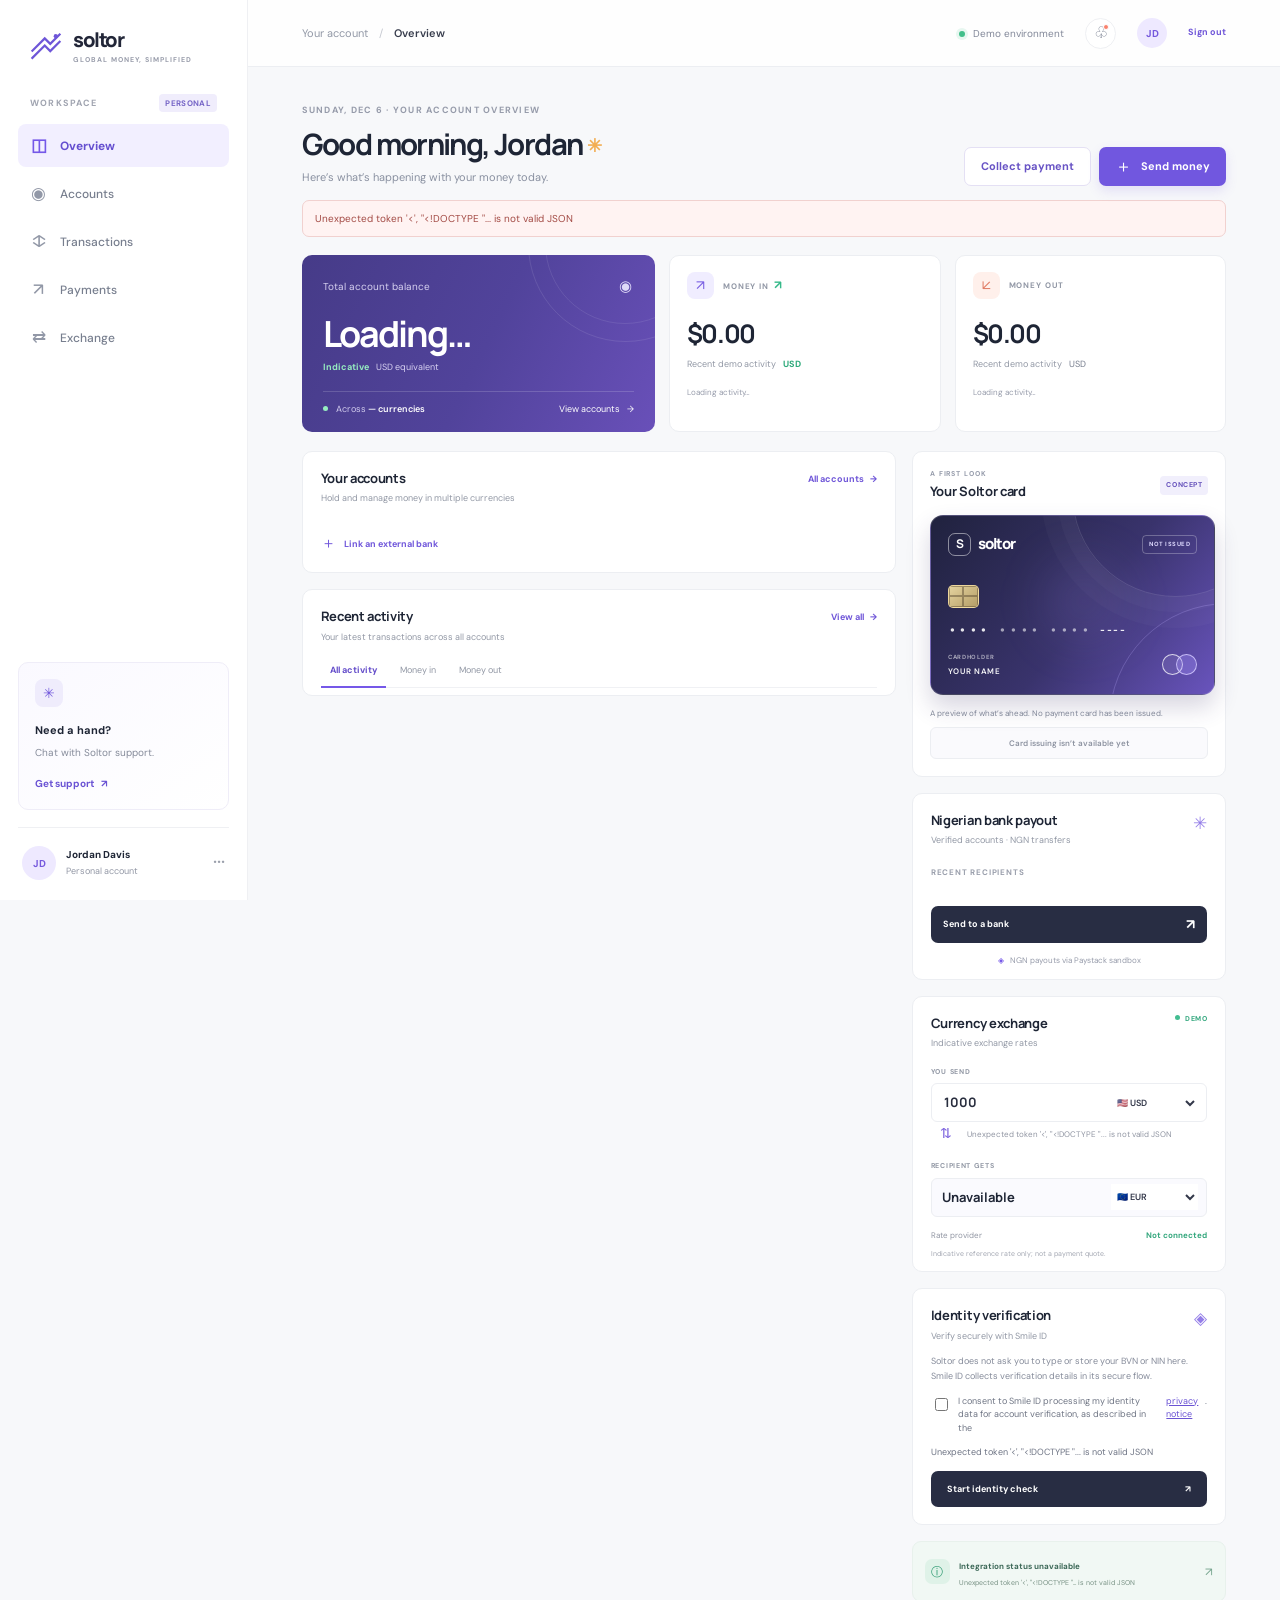
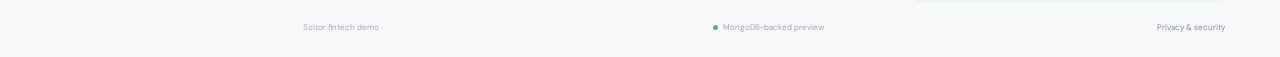
==== commit 649d9ee3: "Add Soltor card design concept Introduce a responsive, explicitly unissued virtual card preview that" ====
--- a/index.html
+++ b/index.html
@@ -27,6 +27,8 @@
           <a class="nav-item" href="#transactions"><span class="nav-icon">↕</span>Transactions</a>
           <a class="nav-item" href="#payments"><span class="nav-icon">↗</span>Payments</a>
           <a class="nav-item" href="#exchange"><span class="nav-icon">⇄</span>Exchange</a>
+          <a class="nav-item" id="admin-nav" href="/admin" hidden><span class="nav-icon">⚙</span>Admin support</a>
+          <a class="nav-item" id="admin-setup-nav" href="/admin/setup" hidden><span class="nav-icon">⚙</span>Enable admin access</a>
         </nav>
         <div class="sidebar-bottom">
           <div class="help-card"><span class="help-icon">✳</span><strong>Need a hand?</strong><p>Chat with Soltor support.</p><button class="help-link" id="help-link" type="button">Get support <span aria-hidden="true">↗</span></button></div>
@@ -99,6 +101,36 @@
             </div>
 
             <aside class="secondary-column">
+              <section class="card-concept-panel" aria-labelledby="card-concept-title">
+                <div class="card-concept-heading">
+                  <div>
+                    <p class="card-concept-eyebrow">A FIRST LOOK</p>
+                    <h2 id="card-concept-title">Your Soltor card</h2>
+                  </div>
+                  <span class="card-concept-badge">CONCEPT</span>
+                </div>
+                <div class="soltor-card" aria-label="Soltor card design concept, not issued">
+                  <div class="card-art-glow"></div>
+                  <div class="soltor-card-top">
+                    <span class="soltor-card-brand"><span class="card-brand-mark" aria-hidden="true">S</span> soltor</span>
+                    <span class="card-status">NOT ISSUED</span>
+                  </div>
+                  <div class="card-chip" aria-hidden="true">
+                    <span></span><span></span><span></span><span></span>
+                  </div>
+                  <div class="card-number" aria-label="Card number not assigned">•••• <span>••••</span> <span>••••</span> <strong>----</strong></div>
+                  <div class="soltor-card-bottom">
+                    <div class="cardholder">
+                      <span>CARDHOLDER</span>
+                      <strong id="cardholder-name">YOUR NAME</strong>
+                    </div>
+                    <span class="card-orbit-mark" aria-hidden="true"><i></i><i></i></span>
+                  </div>
+                </div>
+                <p class="card-concept-note">A preview of what’s ahead. No payment card has been issued.</p>
+                <button class="card-unavailable-button" type="button" disabled>Card issuing isn’t available yet</button>
+              </section>
+
               <section class="panel transfer-panel" id="payments">
                 <div class="panel-heading"><div><h2>Nigerian bank payout</h2><p>Verified accounts · NGN transfers</p></div><span class="panel-spark">✳</span></div>
                 <div class="recipient-label">RECENT RECIPIENTS</div>
--- a/styles.css
+++ b/styles.css
@@ -27,6 +27,7 @@
 .workspace-label span { float: right; padding: 3px 6px; margin-top: -3px; border-radius: 4px; color: #7564c6; background: #f0edfc; font-size: 8px; letter-spacing: .04em; }
 .side-nav { display: grid; gap: 5px; }
 .nav-item { min-height: 43px; padding: 0 12px; display: flex; align-items: center; gap: 13px; border-radius: 8px; color: #777e8e; font-size: 12px; font-weight: 500; transition: color .18s ease, background .18s ease; }
+.nav-item[hidden] { display: none; }
 .nav-item:hover, .nav-item.active { color: #654fd0; background: #f2efff; }
 .nav-item.active { font-weight: 700; }
 .nav-icon { width: 17px; color: #9298a7; font-size: 17px; text-align: center; line-height: 1; }
@@ -105,6 +106,34 @@
 .stat-neutral { margin-left: 5px; color: #777e8e; }
 .content-grid { display: grid; grid-template-columns: minmax(0,1.7fr) minmax(265px,.9fr); gap: 16px; align-items: start; }
 .primary-column, .secondary-column { display: grid; gap: 16px; min-width: 0; }
+.card-concept-panel { min-width: 0; padding: 17px; border: 1px solid #eceef2; border-radius: 10px; background: #fff; }
+.card-concept-heading { margin-bottom: 13px; display: flex; align-items: center; justify-content: space-between; gap: 8px; }
+.card-concept-eyebrow { margin: 0 0 3px; color: #959baa; font-size: 7px; font-weight: 700; letter-spacing: .13em; }
+.card-concept-heading h2 { margin: 0; font-family: var(--font-display); font-size: 13px; font-weight: 700; letter-spacing: -.025em; }
+.card-concept-badge { padding: 4px 6px; border-radius: 4px; color: #6551bb; background: #f1effc; font-size: 7px; font-weight: 700; letter-spacing: .08em; }
+.soltor-card { position: relative; isolation: isolate; min-height: 180px; aspect-ratio: 1.586; padding: 17px; display: flex; flex-direction: column; overflow: hidden; border: 1px solid rgba(255,255,255,.16); border-radius: 13px; color: #fff; background: linear-gradient(128deg,#20223e 0%,#39336c 54%,#6954bd 100%); box-shadow: 0 12px 25px rgba(53,47,101,.2); }
+.soltor-card::before, .soltor-card::after { position: absolute; z-index: -1; width: 205px; height: 205px; border: 1px solid rgba(255,255,255,.12); border-radius: 50%; content: ""; }
+.soltor-card::before { top: -126px; right: -65px; box-shadow: 0 0 0 15px rgba(255,255,255,.025), 0 0 0 31px rgba(255,255,255,.025); }
+.soltor-card::after { right: -132px; bottom: -146px; width: 235px; height: 235px; border-color: rgba(190,173,255,.26); }
+.card-art-glow { position: absolute; z-index: -1; top: 45px; left: 40%; width: 80px; height: 80px; border-radius: 50%; background: rgba(177,151,255,.13); filter: blur(24px); }
+.soltor-card-top, .soltor-card-bottom { display: flex; align-items: center; justify-content: space-between; gap: 8px; }
+.soltor-card-brand { display: inline-flex; align-items: center; gap: 7px; font-family: var(--font-display); font-size: 15px; font-weight: 800; letter-spacing: -.06em; }
+.card-brand-mark { width: 23px; height: 23px; display: grid; place-items: center; border: 1px solid rgba(255,255,255,.48); border-radius: 7px; font-size: 12px; font-weight: 700; }
+.card-status { padding: 4px 6px; border: 1px solid rgba(255,255,255,.27); border-radius: 4px; color: #e0dbff; font-size: 6px; font-weight: 700; letter-spacing: .08em; }
+.card-chip { position: relative; width: 31px; height: 23px; margin-top: auto; margin-bottom: 12px; display: grid; grid-template-columns: 1fr 1fr; overflow: hidden; border: 1px solid rgba(248,225,166,.8); border-radius: 5px; background: linear-gradient(140deg,#e5d4a0,#b49d66); }
+.card-chip span { border: .5px solid rgba(81,65,44,.45); }
+.card-number { margin-bottom: 14px; color: rgba(255,255,255,.88); font-family: var(--font-display); font-size: clamp(10px,1vw,13px); font-weight: 600; letter-spacing: .12em; white-space: nowrap; }
+.card-number span { margin-left: 4px; color: rgba(255,255,255,.57); }
+.card-number strong { margin-left: 4px; color: #fff; font-size: .9em; letter-spacing: .14em; }
+.cardholder { min-width: 0; display: grid; gap: 3px; }
+.cardholder span { color: rgba(255,255,255,.58); font-size: 6px; font-weight: 700; letter-spacing: .12em; }
+.cardholder strong { overflow: hidden; max-width: 190px; color: rgba(255,255,255,.96); font-size: 8px; font-weight: 600; letter-spacing: .08em; text-overflow: ellipsis; text-transform: uppercase; white-space: nowrap; }
+.card-orbit-mark { position: relative; width: 35px; height: 23px; flex: 0 0 auto; }
+.card-orbit-mark i { position: absolute; top: 1px; width: 21px; height: 21px; border: 1px solid rgba(255,255,255,.76); border-radius: 50%; }
+.card-orbit-mark i:first-child { left: 0; background: rgba(255,255,255,.08); }
+.card-orbit-mark i:last-child { right: 0; border-color: rgba(212,202,255,.85); background: rgba(168,151,255,.32); }
+.card-concept-note { margin: 12px 0 8px; color: #858c9b; font-size: 8px; line-height: 1.5; }
+.card-unavailable-button { width: 100%; min-height: 32px; padding: 0 8px; border: 1px solid #eceef2; border-radius: 6px; color: #8c92a0; background: #fafafd; font-size: 8px; font-weight: 600; cursor: not-allowed; }
 .panel { padding: 17px 18px; }
 .panel-heading { display: flex; align-items: flex-start; justify-content: space-between; gap: 12px; }
 .panel-heading h2 { margin: 0; font-family: var(--font-display); font-size: 13px; font-weight: 700; letter-spacing: -.025em; }
